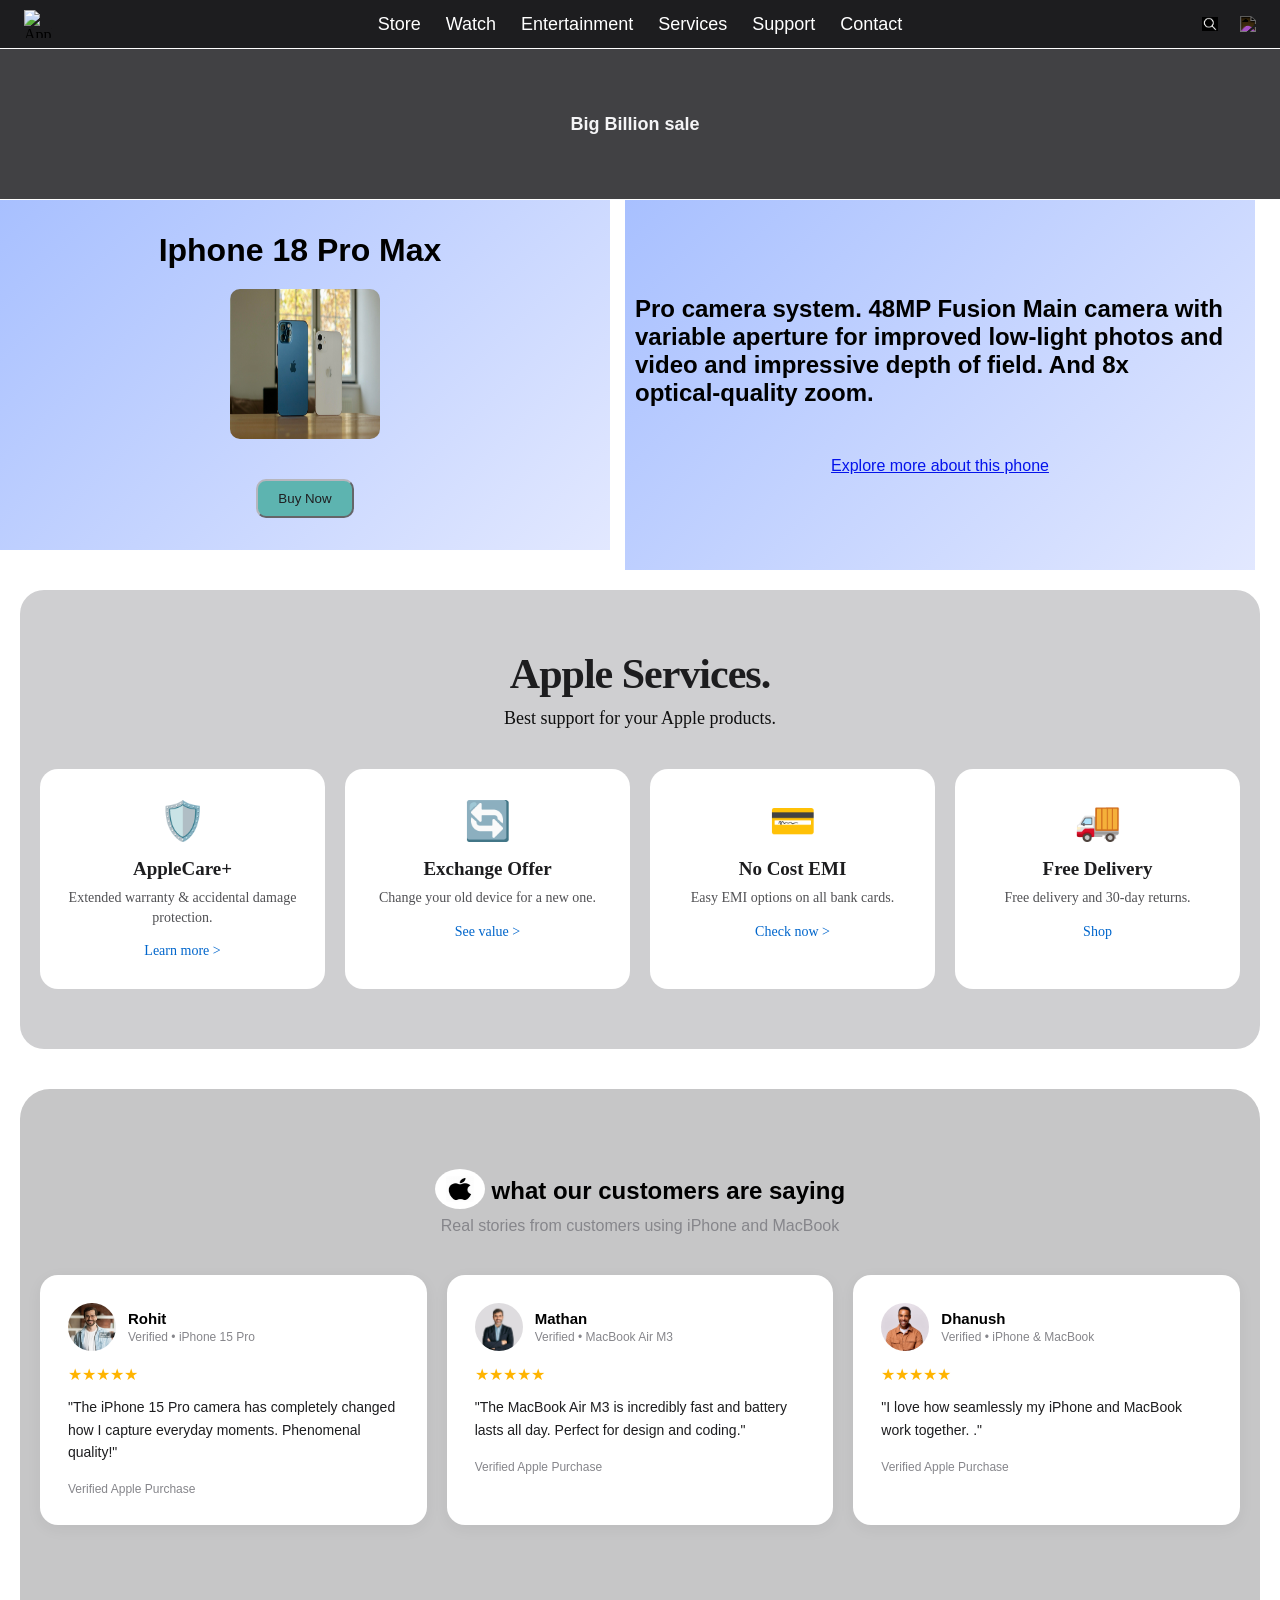
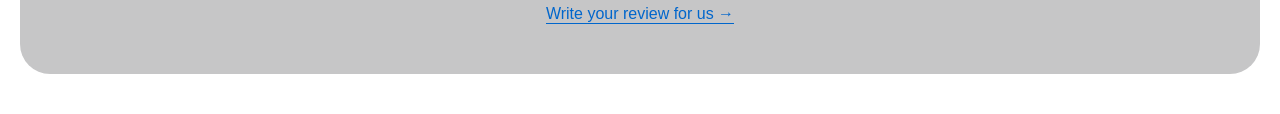
==== index.html @ 60ad1159 "Create index.html for GitHub Pages" ====
<!DOCTYPE html>
<html lang="en">
<head>
    <meta charset="UTF-8">
    <meta name="viewport" content="width=device-width, initial-scale=1.0">
    <title>Navigation</title>
    <link rel="stylesheet" href="nav.css">
</head>
<body>
    
       <header>
        <nav>
            <img src="./download.jpg" alt="AppleLogo" class="logo">
            <a href="store.html">Store</a>    
            <a href="watch.html">Watch</a>
            <a href="entertainment.html">Entertainment</a>
            <a href="services.html">Services</a>
            <a href="support.html">Support</a>
            <a href="contact.html">Contact</a>
            <div class="icons">
            <a href="search.html"> <img src="./searchicon.png" alt="search" class="ic"></a>
            <a href="cart.html"> <img src="./carticon.png" alt="cart" class="ic"></a>

            </div>
           
             
         </nav>
         </header>
          <banner class="ban">
               <div class="parent">
                <div class="top"><h1>Big Billion sale</h1></div>
                <div class="bottom">
                <div class="child">
                 <h1>Iphone 18 Pro Max</h1>
     
                 <img src="./iphone.jpg" alt="iphone" class="img">
                  <button id="buy-now">Buy Now</button>
                 
             </div>
                <div class="child" id="child2">
                
                 <h2>Pro camera system. 48MP Fusion Main camera with variable aperture for improved low-light photos and video and impressive depth of field. And 8x optical‑quality zoom.</h2>
                <a href="">Explore more about this phone</a>
             </div>
                </div>
                </div>
             </banner>

        
        <section class="services">   
   <h2>Apple Services.</h2>
   <p class="sub">Best support for your Apple products.</p>

   <div class="grid">
     <div class="card">
       <div class="icon">🛡️</div>
       <h3>AppleCare+</h3>
       <p>Extended warranty & accidental damage protection.</p>
       <a href="#">Learn more ></a>
     </div>
     <div class="card">
       <div class="icon">🔄</div>
       <h3>Exchange Offer</h3>
       <p>Change your old device for a new one.</p>
       <a href="#">See value ></a>
     </div>
     <div class="card">
       <div class="icon">💳</div>
       <h3>No Cost EMI</h3>
       <p>Easy EMI options on all bank cards.</p>
       <a href="#">Check now ></a>
     </div>
     <div class="card">
       <div class="icon">🚚</div>
       <h3>Free Delivery</h3>
       <p>Free delivery and 30-day returns.</p>
       <a href="#">Shop </a>
     </div>
   </div>
</section>
<section class="testimonial">
   <h2 class="applelogo"> <img src="./applelogo.jpg" alt="applelogo" style="width: 50px;height: 40px;"> what our customers are saying</h2>
   <p>Real stories from customers using iPhone and MacBook</p>

   <div class="t-grid">
     <div class="t-card">
       <div class="user"><img src="./peerson1.jpg"><div><b>Rohit</b><span>Verified • iPhone 15 Pro</span></div></div>
       <div class="stars">★★★★★</div>
       <p>"The iPhone 15 Pro camera has completely changed how I capture everyday moments. Phenomenal quality!"</p>
       <span class="verify"> Verified Apple Purchase</span>
     </div>
     <div class="t-card">
       <div class="user"><img src="./person2.jpg"><div><b>Mathan</b><span>Verified • MacBook Air M3</span></div></div>
       <div class="stars">★★★★★</div>
       <p>"The MacBook Air M3 is incredibly fast and battery lasts all day. Perfect for design and coding."</p>
       <span class="verify"> Verified Apple Purchase</span>
     </div>
     <div class="t-card">
       <div class="user"><img src="person3.jpg"><div><b>Dhanush</b><span>Verified • iPhone & MacBook</span></div></div>
       <div class="stars">★★★★★</div>
       <p>"I love how seamlessly my iPhone and MacBook work together. ."</p>
       <span class="verify"> Verified Apple Purchase</span>
     </div>
   </div>
   <a class="more" href="#">Write your review for us →</a>
</section>
    
</body>
</html>
---- nav.css ----
*{
  margin:0;
  padding:0;
 
}


nav {
  position: relative;
  display: flex;
  align-items: center;
  justify-content: center;
  gap: 25px;
  width: 100%;
  min-height: 48px;
  padding: 0 90px;
  box-sizing: border-box;
  background: #1d1d1f;
}

nav > .logo {
  position: absolute;
  left: 24px;
  width: 28px;
  height: 28px;
  cursor: pointer;
}

nav > a {
  display: flex;
  align-items: center;
  min-height: 48px;
  margin: 0;
  padding: 0;
   color: #ffffff;
  font-family: sans-serif;
  font-size: large;
  font-weight: 100;
 text-decoration: none;
  white-space: nowrap;
  transition: color 160ms ease;
}

nav > a:hover,
nav > a:focus-visible {
   text-decoration: underline;
     color: #1616cc;
}


nav .icons {
  position: absolute;
  right: 24px;
  display: flex;
  align-items: center;
  gap: 22px;
}

nav .icons a {
  display: flex;
  align-items: center;
  margin: 0;
  padding: 0;
}

nav .icons img {
  display: block;
  width: 16px;
  height: 16px;
  object-fit: contain;
  filter: invert(1);
}

div,.ic:hover{
  opacity: 3;
  
}

@media (max-width: 760px) {
  nav {
    min-height: 88px;
    flex-wrap: wrap;
    gap: 0 16px;
    padding: 48px 16px 8px;
  }

  nav > .logo {
    top: 12px;
    left: 16px;
  }

  nav > a {
    min-height: 32px;
    font-size: 12px;
  }

  nav .icons {
    top: 16px;
    right: 16px;
  }
}

/* .parent
{
  height: 250px;
  width: 100%;
  display: flex;
  flex-direction: column;
  padding: 20px;
  background: hsl(0, 53%, 45%);

} */

.top
{margin-top: 1px;
  background-color: #414144;
  height: 150px;
  width: 100%;
  display: flex;
  align-items: center;
  justify-content: center;
}
.top h1
{
  color: #f5f5f7;
  font-family: sans-serif;
  font-weight: 40px;
  font-size: large;
  margin-right: 10px;
  animation-direction: normal;
}

.bottom
{
  display: flex;
  gap: 0;
}

.child
{
   display: flex;
   flex-direction: column;
 background: linear-gradient(135deg, #a8c0ff 0%, #e2e8ff 100%);
  height: 350px;
  width: 55%;
  margin-top: 1px;
  margin-right: 15px;
  display: flex;
  gap:0;
  align-items: center;
  justify-content: center;
  color: #f5f5f7;

}
.marquee-text h2{
  font-size:16px;
  font-weight:400;
  letter-spacing:1px;
  animation: scrollText 12s linear infinite;
  padding-left:100%; 
}


.bottom ,h1
{
  display: flex;
 text-align:start ;
  color: #000000;
  font-family: sans-serif;
  font-weight: 30px;
  margin-right: 10px;
}
#child2
{
  color:#000000;
  padding: 10px;
  
}
  
#buy-now{
  background-color: #5db4b0;
  color: hwb(240 12% 87%);
  font-family: sans-serif;
  font-weight: 30px;
  border-color: #b6b6bd;
  border-radius: 10px;
  box-shadow: #8484d6;
  padding: 10px 20px;
  cursor: pointer;
  margin-top: 40px;
  
}
 #buy-now:hover{
  background-color: #07a8a0;
 }

 #buy-now:active
 {
  transform-box: view-box;
 }
  a
 {
color: #0413eb;
  padding-top: 50px;
 }
  

.child{
  animation: slideUp 0.8s ease;
}
.child{
  transition: transform 0.3s ease;
}


.child:hover{
  transform: scale(1.02);
}
.bottom .child:nth-child(1){
  animation-delay: 0.1s;
}
.bottom .child:nth-child(2){
  animation-delay: 0.3s;
}
 .child img
 {
  display: flex;
  justify-content: center;
  height: 150px;
  width: 150px;
  margin-top: 20px;
  color: #f5f5f7;
  font-family: sans-serif;
  font-weight: 30px;
  background-repeat: no-repeat;
  background-color: #4e4e4e;
  border-color: #b6b6bd;
  border-radius: 10px;
  box-shadow: #9999cc;
  transition: 0.2s;
 }

  .img:active{
    height: 150px;
  width: 150px;
  transform: scale(1.7);
  }
 
 .child h1:hover{
  transform: scale3d(0.6);
}

.services
 {
  max-width: 1200px;
  margin: 20px auto;
  padding: 60px 20px;
  background: #cfcfd1;
  border-radius: 24px;
  text-align: center;
}
.services h2 
{ 
  font-size: 42px;
   font-weight: 700; 
   color: #1d1d1f;
    letter-spacing: -1px; 
  }
.services .sub 
{ font-size: 18px; 
  color: #0f0f0f;
   margin: 10px 0 40px; 
  }

.grid {
  display: grid;
  grid-template-columns: repeat(4, 1fr);
  gap: 20px;
}
.card {
  background: #fff;
  border-radius: 18px;
  padding: 30px 20px;
  transition: 0.3s;
}
.card:hover
 { transform: translateY(-6px);
   box-shadow: 0 10px 30px rgba(0,0,0,0.08);
   }
.card .icon 
{ font-size: 38px; 
  margin-bottom: 15px; 
}
.card h3
 { font-size: 19px;
   margin-bottom:  8px; 
 
  color: #1d1d1f;
 }
.card p 
{ font-size: 14px;
  color: #515154;
   line-height: 1.4;
    margin-bottom: 14px;
   }
.card a 
{ 
  color: #06c;
   text-decoration: none;
    font-size: 14px;
   }

   .testimonial
   {
    max-width:1200px;
    margin:40px auto;
    padding:50px 20px;
    background:#c6c6c7;
    border-radius:30px;
    text-align:center;
    font-family:-apple-system,sans-serif
  }
.applelogo  img
{
 margin-top:30px;
 border-radius:50%;
  
 
}

.testimonial h2 img
{
  font-size:38px;
  font-weight:700;
  letter-spacing:-1px;
  margin-bottom:-10px;
}
.testimonial>p
{
  color:#86868b;
  margin:12px 0 40px
}
.t-grid{display:grid;
  grid-template-columns:repeat(auto-fit,minmax(280px,1fr));
  gap:20px;
  text-align:left
}
.t-card
{background:#fff;
  padding:28px;
  border-radius:18px;
  box-shadow:0 4px 16px rgba(0,0,0,.05
  )}
.user
{
  display:flex;
  align-items:center;
  gap:12px;
  margin-bottom:14px
}
.user img
{
  width:48px;
  height:48px;
  border-radius:50%;
  object-fit:cover
}

.user img:hover
{
  transform:scale(2.1);
  transition:transform .4s
}
.user b{display:block;font-size:15px}.user span{font-size:12px;color:#86868b}
.stars{color:#ffb400;margin-bottom:12px}
.t-card p{font-size:14px;line-height:1.6;color:#1d1d1f;margin-bottom:16px}
.verify{font-size:12px;color:#86868b}
.more{display:inline-block;margin-top:30px;color:#06c;text-decoration:none;border-bottom:1px solid #06c}
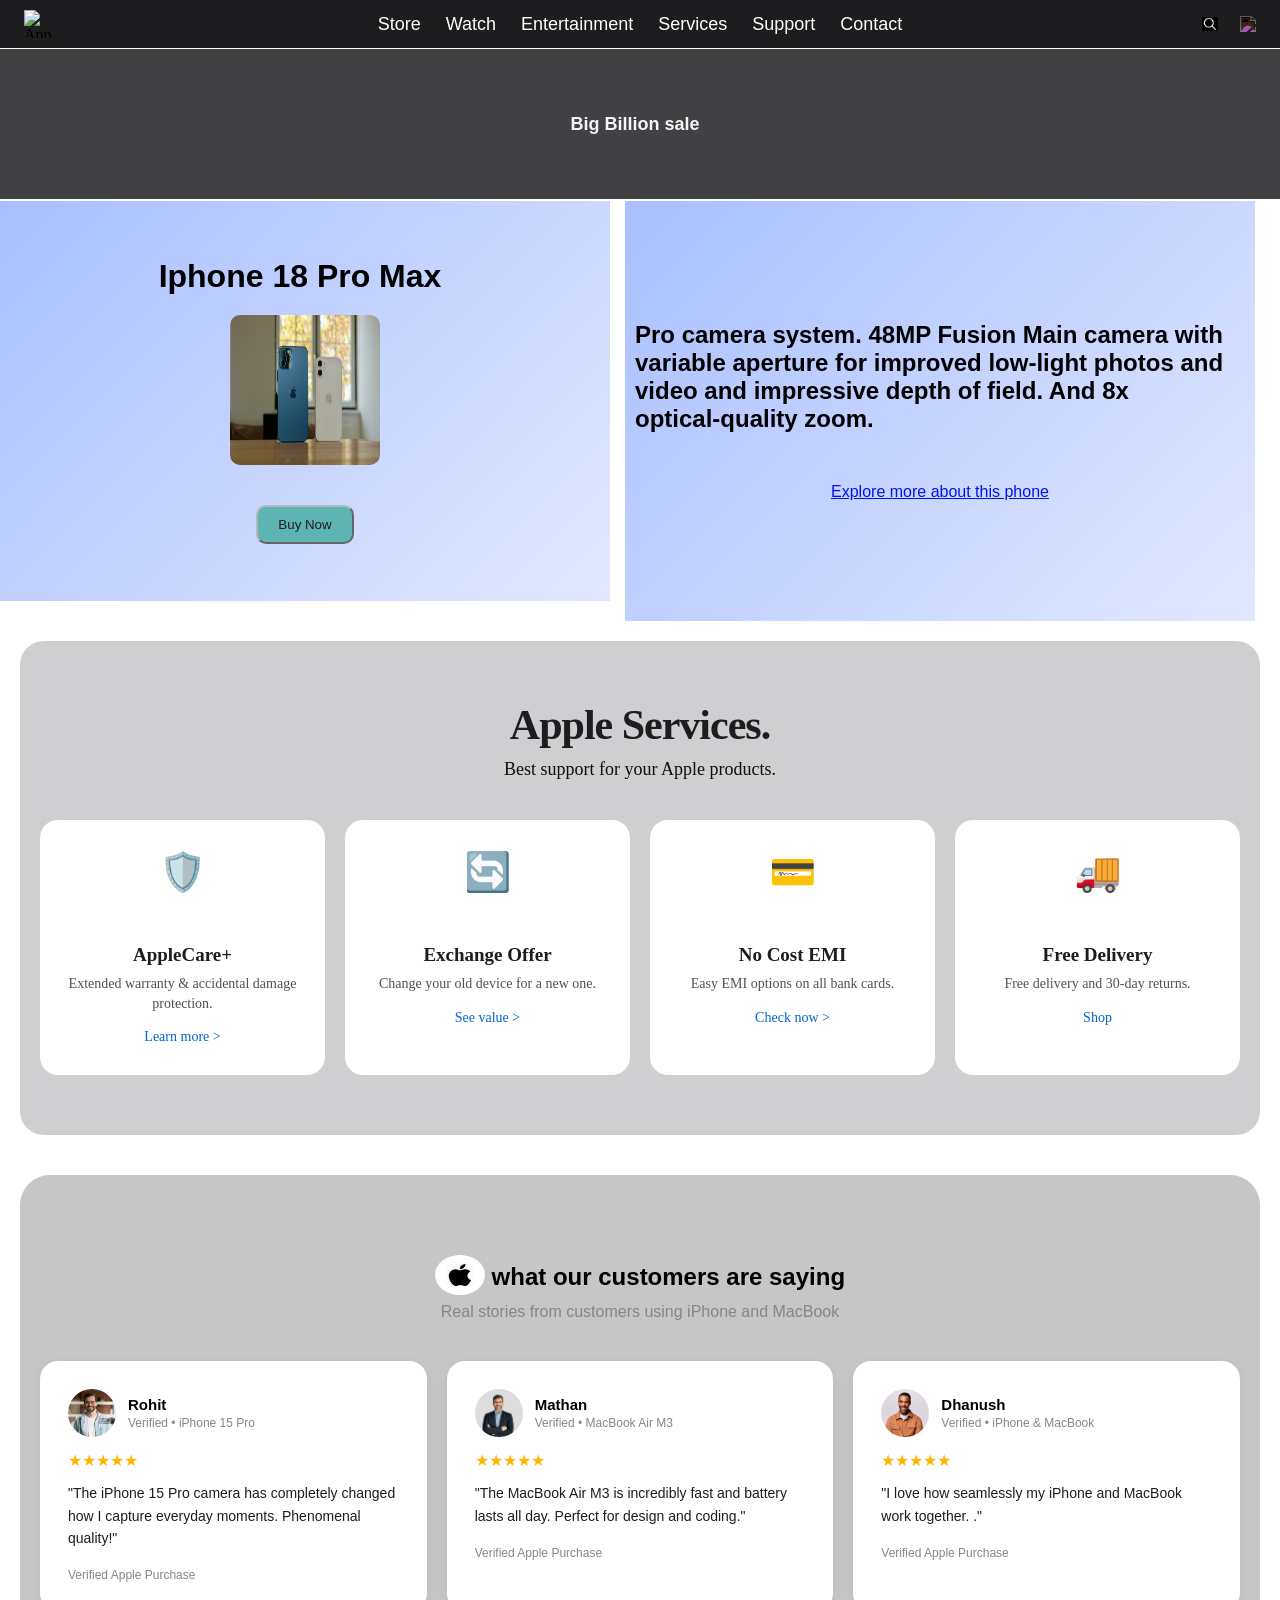
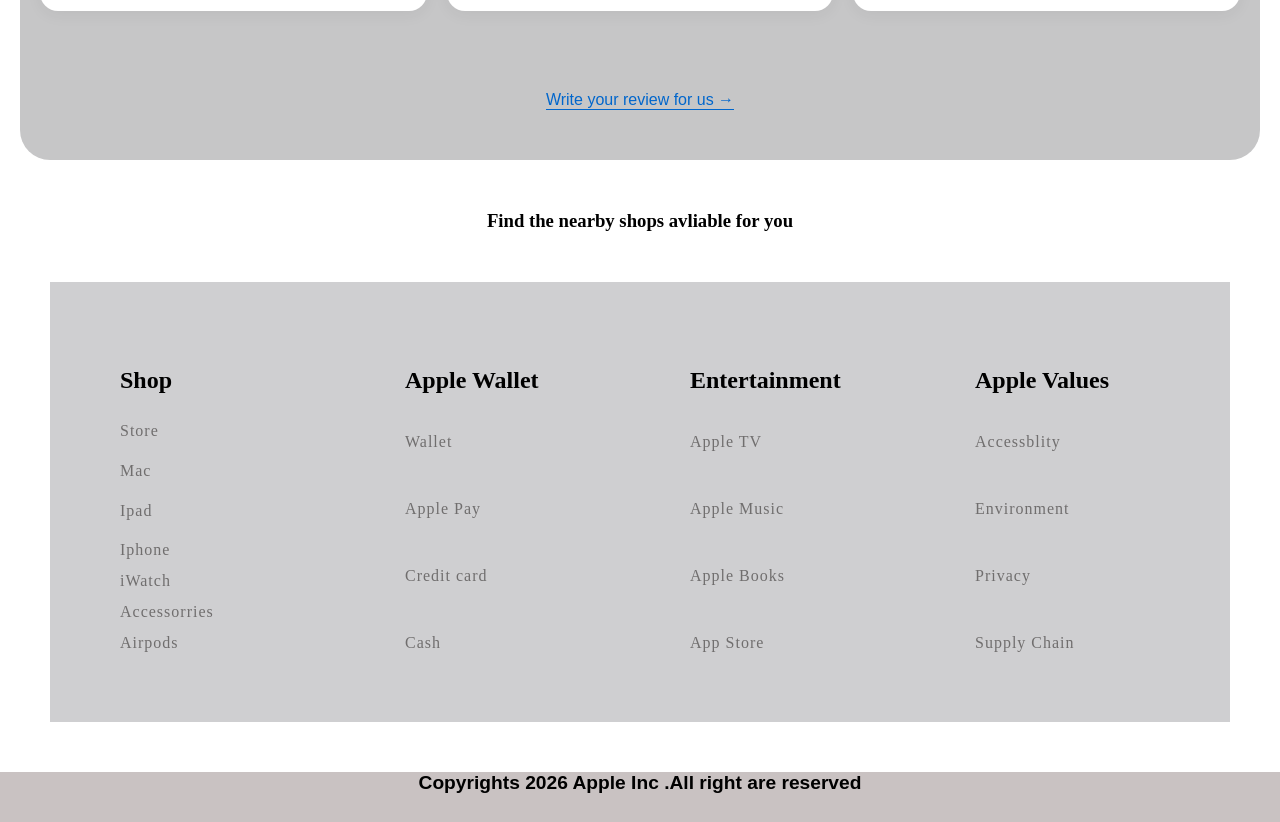
==== commit f5a86c53: "Add footer with shop and entertainment links" ====
--- a/index.html
+++ b/index.html
@@ -104,6 +104,47 @@
    </div>
    <a class="more" href="#">Write your review for us →</a>
 </section>
+     <h3>Find the nearby shops avliable for you</h3>
+    
+    <footer class="main-footer">
+      
+    <div class="main-div">
+        <h2>Shop</h2>
+    <a href="#Wallet">Store</a>
+    <a href="">Mac</a>
+    <a href="">Ipad</a>
+    <a href="">Iphone</a>
+    <a href="">iWatch</a>
+    <a href="">Accessorries</a>
+    <a href="">Airpods</a>
+    </div>
+    <div class="main-div">
+    <h2>Apple Wallet</h2>
+    <a href="#Wallet">Wallet</a>
+    <a href="">Apple Pay</a>
+    <a href="">Credit card</a>
+    <a href="">Cash</a>
+    </div>
+    <div class="main-div">
+    <h2>Entertainment</h2>
+    <a href="">Apple TV</a>
+    <a href="">Apple Music</a>
+    <a href="">Apple Books</a>
+    <a href="">App Store</a>
+    </div>
+    <div class="main-div">
+        <h2>Apple Values</h2>
+        <a href="">Accessblity</a>
+        <a href="">Environment</a>
+        <a href="">Privacy</a>
+        <a href="">Supply Chain</a>
+    </div>
+    
+    </footer>
+    <div class="last">
+      <h4>Copyrights 2026 Apple Inc .All right are reserved</h4>
+      
+    </div>
     
 </body>
 </html>
--- a/nav.css
+++ b/nav.css
@@ -5,6 +5,9 @@
   padding:0;
  
 }
+
+
+
 
 
 nav {
@@ -43,6 +46,11 @@
   transition: color 160ms ease;
 }
 
+.support-wrap > a:hover,
+.support-wrap > a:focus-visible {
+   text-decoration: underline;
+     color: #1616cc;
+}
 nav > a:hover,
 nav > a:focus-visible {
    text-decoration: underline;
@@ -112,6 +120,101 @@
   background: hsl(0, 53%, 45%);
 
 } */
+ 
+.support-wrap {
+  position: relative;
+  display: inline-block;
+}
+.support-wrap a
+{
+  color: #ffffff;
+  font-family: sans-serif;
+  font-size: large;
+  font-weight: 100;
+ text-decoration: none;
+}
+
+
+#serviceBox {
+  display: none;
+  position: absolute;
+  top: 38px;
+  left: 50%;
+  transform: translateX(-50%);
+  width: 340px;
+  background: #fff;
+  padding: 22px;
+  border-radius: 14px;
+  box-shadow: 0 12px 35px rgba(0,0,0,0.18);
+  z-index: 999;
+}
+
+#serviceBox:target {
+  display: block;
+}
+
+#serviceBox h3 {
+  color: #000;
+  text-align: center;
+  font-size: 18px;
+  margin-bottom: 14px;
+}
+
+#serviceBox input,
+#serviceBox select,
+#serviceBox textarea {
+  width: 90%;
+  padding: 11px 12px;
+  margin-bottom: 12px;
+  border: 1px solid #d2d2d7;
+  border-radius: 10px;
+  font-size: 14px;
+  background: #f5f5f7;
+  outline: none;
+}
+
+#serviceBox input:focus,
+#serviceBox select:focus,
+#serviceBox textarea:focus {
+  border-color: #0071e3;
+  background: #fff;
+}
+
+#serviceBox button {
+  width: 100%;
+  padding: 12px;
+  background: #000;
+  color: #fff;
+  border: none;
+  border-radius: 10px;
+  font-size: 15px;
+  cursor: pointer;
+}
+
+#serviceBox button:hover {
+  background: #333;
+}
+
+#serviceBox .close-btn {
+  position: absolute;
+  top: 10px;
+  right: 14px;
+  text-decoration: none;
+  color: #000 ;
+  font-size: 25px;
+}
+
+
+@media (max-width: 768px) {
+  #serviceBox {
+    position: fixed;
+    top: 50%;
+    left: 50%;
+    transform: translate(-50%, -50%);
+    width: 90%;
+    max-width: 360px;
+  }
+}
 
 .top
 {margin-top: 1px;
@@ -142,10 +245,11 @@
 {
    display: flex;
    flex-direction: column;
- background: linear-gradient(135deg, #a8c0ff 0%, #e2e8ff 100%);
-  height: 350px;
+   max-width: 1200px;
+ background: linear-gradient(135deg, #a8c0ff , #e2e8ff 100%);
+  height: 400px;
   width: 55%;
-  margin-top: 1px;
+  margin-top: 2px;
   margin-right: 15px;
   display: flex;
   gap:0;
@@ -177,6 +281,51 @@
   color:#000000;
   padding: 10px;
   
+}
+
+  @media screen and (max-width: 768px) {
+  .top h1 {
+    font-size: 28px;
+  }
+  .bottom {
+    flex-direction: column;
+  }
+  .child {
+    width: 100%;
+  }
+  #child2 h2 {
+    font-size: 16px;
+    padding: 0 15px;
+  }
+  .child .img {
+    max-width: 300px;
+  }
+}
+
+
+@media screen and (max-width: 480px) {
+  .parent {
+    padding: 10px;
+  }
+  .top h1 {
+    font-size: 22px;
+    text-align: center
+  }
+  .child h1 {
+    font-size: 20px;
+  }
+  #child2 h2 {
+    font-size: 14px;
+    line-height: 1.4;
+  }
+  #buy-now {
+    width: 90%;
+    padding: 10px;
+    font-size: 16px;
+  }
+  .child .img {
+    max-width: 250px;
+  }
 }
   
 #buy-now{
@@ -329,7 +478,35 @@
   
  
 }
-
+@media (max-width: 1024px) {
+  .ban .bottom { padding: 20px; }
+  .ban .child h1 { font-size: 28px; }
+  .services .grid { grid-template-columns: repeat(2, 1fr); }
+  .t-grid { grid-template-columns: repeat(2, 1fr); }
+}
+
+
+@media (max-width: 768px) {
+  .menu-btn { display: block; }
+  .nav-links {
+    display: none;
+    position: absolute;
+    top: 100%;
+    left: 0;
+    width: 100%;
+    background: #000;
+    flex-direction: column;
+    padding: 20px;
+    z-index: 100;
+  }
+  #menu-toggle:checked ~ .nav-links
+   { 
+    display: flex;
+   }
+  .nav-links a 
+  { padding: 12px 0; 
+    border-bottom: 1px solid #2b2b2b;
+   }}
 .testimonial h2 img
 {
   font-size:38px;
@@ -348,7 +525,8 @@
   text-align:left
 }
 .t-card
-{background:#fff;
+{
+  background:#fff;
   padding:28px;
   border-radius:18px;
   box-shadow:0 4px 16px rgba(0,0,0,.05
@@ -373,8 +551,113 @@
   transform:scale(2.1);
   transition:transform .4s
 }
-.user b{display:block;font-size:15px}.user span{font-size:12px;color:#86868b}
-.stars{color:#ffb400;margin-bottom:12px}
-.t-card p{font-size:14px;line-height:1.6;color:#1d1d1f;margin-bottom:16px}
-.verify{font-size:12px;color:#86868b}
-.more{display:inline-block;margin-top:30px;color:#06c;text-decoration:none;border-bottom:1px solid #06c}+.user b{display:block;
+  font-size:15px}
+.user span
+{font-size:12px;
+  color:#86868b}
+.stars
+{color:#ffb400;
+  margin-bottom:12px}
+.t-card p{font-size:14px;
+  line-height:1.6;
+  color
+  :#1d1d1f;
+  margin-bottom:16px}
+.verify{font-size:12px;
+  color:#86868b}
+.more
+{display:inline-block;margin-top:30px;
+  color:#06c;text-decoration:none;
+  border-bottom:1px solid #06c}
+
+
+
+  /* footer section */
+ 
+.main-footer
+{
+   
+    display: flex;
+    justify-content: center;
+    align-content: center;
+    margin: 50px;
+    padding: 20px;
+    position: relative;
+   background: #cfcfd1;
+}
+ h3{
+    margin-top: 50px;
+    display: flex;
+    align-items: center;
+    justify-content: center;
+}
+
+.main-div
+{
+    display: grid;
+    grid-template-rows: 1fr 1fr 1fr 1fr;
+
+    padding: 20px;
+    margin: 30px;
+    width: 100%;
+    height: 300px;
+   
+   
+    
+}
+.main-div h2{
+    margin: 10px 0px;
+    padding:5px 0px ;
+}
+.main-div a{
+    text-decoration: none;
+    color: #706e6e;
+    cursor: pointer;
+    font-weight: 300;
+    letter-spacing: 1px;
+    padding-top: 13px;
+    
+}
+
+.main-div a:hover
+ { transform: translateY(-6px);
+    color: #615f5f;
+    text-decoration: underline;
+
+   }
+   .last
+   {
+    display: flex;
+    flex-direction: column;
+    align-items: center;
+    font-family: sans-serif;
+    font-size: larger;
+    background: #c9c2c2;
+    height: 50px;
+   }
+   @media screen and (max-width: 768px) {
+  .main-footer {
+    flex-direction: column;
+    padding: 20px;
+  }
+  .main-div {
+    width: 100%;
+    border-bottom: 1px solid #e5e5e5;
+    padding-bottom: 15px;
+  }
+  .main-div h2 {
+    font-size: 18px;
+    margin-bottom: 10px;
+  }
+  .last h4 {
+    font-size: 12px;
+    padding: 0 15px;
+  }
+  h3 {
+    text-align: center;
+    padding: 0 15px;
+    font-size: 20px;
+  }
+}
+
